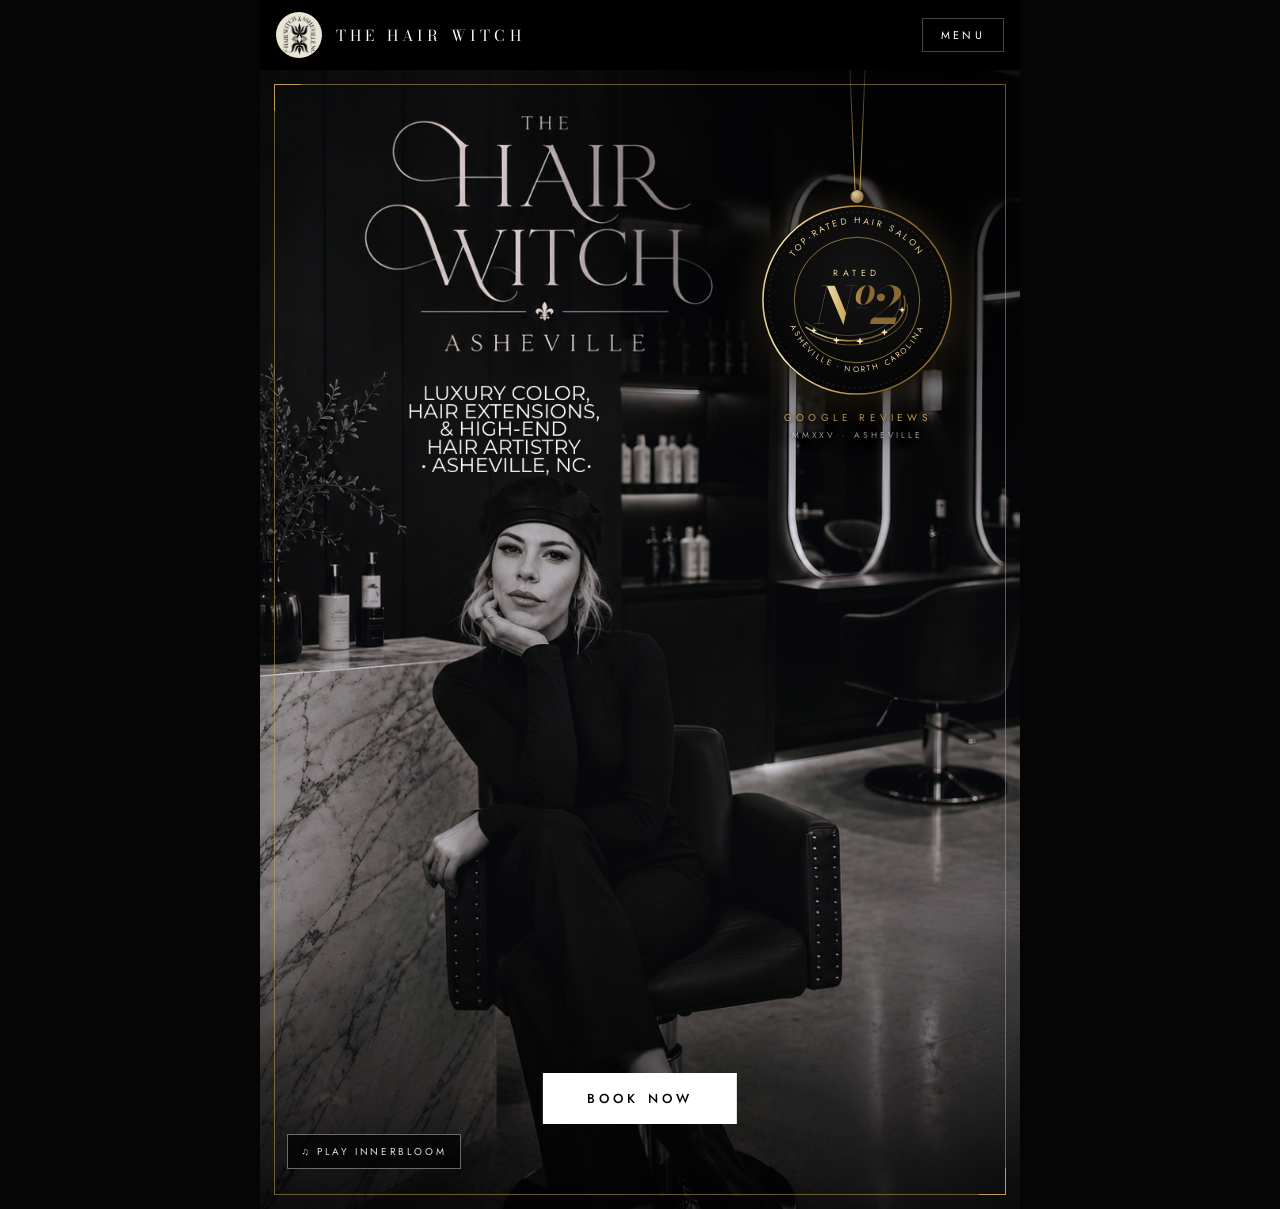
==== award-concept.html @ 34cfd688 "Add Nº 2 award hero concept page (hanging gold medallion, flip to 4.9) Co-Authored-By: Claude Fable " ====
<!DOCTYPE html>
<html lang="en">
<head>
<meta charset="UTF-8">
<meta name="viewport" content="width=device-width, initial-scale=1.0">
<title>The Hair Witch — № 2 Award Concept</title>
<meta name="robots" content="noindex">
<link href="https://fonts.googleapis.com/css2?family=Bodoni+Moda:ital,opsz,wght@0,6..96,400;0,6..96,600;1,6..96,400;1,6..96,600&family=Jost:wght@300;400;500&display=swap" rel="stylesheet">
<style>
  :root {
    --gold: #cfa85e;
    --gold-hi: #f6e7b8;
    --gold-lo: #8a6a33;
    --black: #000;
  }
  * { box-sizing: border-box; }
  html, body { margin: 0; background: #050505; }
  body { font-family: "Jost", sans-serif; color: #fff; }

  .stage { max-width: 760px; margin: 0 auto; background: var(--black); }

  /* ---- header bar (as the mock) ---- */
  .bar { display: flex; align-items: center; gap: 14px; padding: 12px 16px; background: #000; }
  .bar img { width: 46px; height: 46px; border-radius: 50%; object-fit: cover; }
  .bar .name { font-family: "Bodoni Moda", serif; letter-spacing: .28em; font-size: 15px; text-transform: uppercase; }
  .bar .menu { margin-left: auto; border: 1px solid #444; padding: 8px 18px; font-size: 11px; letter-spacing: .3em; }

  /* ---- hero canvas ---- */
  .canvas { position: relative; overflow: hidden; }
  .canvas > .photo { display: block; width: 100%; height: auto; }

  /* couture hairline frame */
  .frame { position: absolute; inset: 14px; border: 1px solid rgba(207,168,94,.5); pointer-events: none; }
  .frame::before, .frame::after {
    content: ""; position: absolute; width: 26px; height: 26px; border: 1px solid rgba(207,168,94,.85);
  }
  .frame::before { top: -1px; left: -1px; border-right: 0; border-bottom: 0; }
  .frame::after  { bottom: -1px; right: -1px; border-left: 0; border-top: 0; }

  /* soft scrims so the gold reads against the set */
  .scrim-tr { position: absolute; top: 0; right: 0; width: 68%; height: 64%;
    background: radial-gradient(120% 100% at 88% 0%, rgba(0,0,0,.85) 0%, rgba(0,0,0,.45) 48%, transparent 74%);
    pointer-events: none; }
  .scrim-b { position: absolute; left: 0; right: 0; bottom: 0; height: 26%;
    background: linear-gradient(to top, rgba(0,0,0,.72), transparent); pointer-events: none; }

  /* =====  THE HANGING MEDALLION  ===== */
  .hang {
    position: absolute; top: 0; right: 8.5%;
    width: clamp(132px, 30%, 196px);
    transform-origin: 50% 0;
    animation: sway 7s ease-in-out infinite alternate;
    z-index: 4;
  }
  @keyframes sway { from { transform: rotate(1.5deg); } to { transform: rotate(-1.5deg); } }

  .thread { position: relative; height: clamp(70px, 15vw, 120px); }
  .thread::before, .thread::after {
    content: ""; position: absolute; top: 0; bottom: 0; width: 1px;
    background: linear-gradient(to bottom, rgba(246,231,184,.15), var(--gold));
  }
  .thread::before { left: calc(50% - 5px); transform: skewX(2.4deg); }
  .thread::after  { left: calc(50% + 5px); transform: skewX(-2.4deg); }

  .knot { position: relative; height: 12px; }
  .knot::before { content: ""; position: absolute; left: 50%; top: 0; transform: translateX(-50%);
    width: 11px; height: 11px; border: 1px solid var(--gold); border-radius: 50%;
    background: radial-gradient(circle at 35% 30%, var(--gold-hi), var(--gold-lo)); }

  /* the seal itself — flips on hover / tap */
  .seal { position: relative; width: 100%; aspect-ratio: 1; perspective: 900px; cursor: pointer; }
  .seal-inner { position: absolute; inset: 0; transform-style: preserve-3d; transition: transform .9s cubic-bezier(.2,.7,.2,1); }
  .seal:hover .seal-inner, .seal.flipped .seal-inner { transform: rotateY(180deg); }
  .face { position: absolute; inset: 0; backface-visibility: hidden; -webkit-backface-visibility: hidden; }
  .face.back { transform: rotateY(180deg); }
  .face svg { width: 100%; height: 100%; display: block; overflow: visible;
    filter: drop-shadow(0 10px 22px rgba(0,0,0,.65)) drop-shadow(0 0 14px rgba(207,168,94,.22)); }

  .hang .plate { text-align: center; margin-top: 12px; text-shadow: 0 1px 4px rgba(0,0,0,.95), 0 0 14px rgba(0,0,0,.85); }
  .hang .plate .l1 { font-size: 10px; letter-spacing: .42em; color: var(--gold); }
  .hang .plate .l2 { font-size: 8.5px; letter-spacing: .34em; color: rgba(255,255,255,.6); margin-top: 4px; }

  /* ---- book now (as the mock) ---- */
  .cta { position: absolute; left: 50%; bottom: 7.5%; transform: translateX(-50%); z-index: 3;
    background: #fff; color: #000; padding: 16px 44px; font-size: 13px; letter-spacing: .32em;
    text-decoration: none; text-transform: uppercase; font-weight: 500; }
  .cta:hover { background: var(--gold-hi); }

  /* ---- innerbloom chip (as the mock) ---- */
  .chip { position: absolute; left: 3.5%; bottom: 3.5%; z-index: 3;
    border: 1px solid #6b6b6b; background: rgba(0,0,0,.72); color: #ddd;
    font-size: 10px; letter-spacing: .26em; padding: 9px 14px; }

  @media (prefers-reduced-motion: reduce) {
    .hang { animation: none; }
    .seal-inner { transition: none; }
  }
</style>
</head>
<body>

<div class="stage">
  <div class="bar">
    <img src="images/site123/s123-badge.jpg" alt="The Hair Witch badge">
    <span class="name">The Hair Witch</span>
    <span class="menu">MENU</span>
  </div>

  <div class="canvas">
    <img class="photo" src="images/site123/s123-hero-main.png" alt="The Hair Witch — Asheville. Luxury color, hair extensions and high-end hair artistry.">
    <div class="scrim-tr"></div>
    <div class="scrim-b"></div>
    <div class="frame"></div>

    <!-- The award, hung in the studio on a gold thread -->
    <div class="hang" id="hang">
      <div class="thread"></div>
      <div class="knot"></div>
      <div class="seal" id="seal" role="button" tabindex="0"
           aria-label="Rated number 2 top-rated hair salon, Asheville — Google Reviews 2025. Activate to see rating details.">
        <div class="seal-inner">

          <!-- FRONT -->
          <div class="face front">
            <svg viewBox="0 0 200 200" xmlns="http://www.w3.org/2000/svg" aria-hidden="true">
              <defs>
                <linearGradient id="foil" x1="0" y1="0" x2="1" y2="0">
                  <stop offset="0"   stop-color="#8a6a33"/>
                  <stop offset=".25" stop-color="#cfa85e"/>
                  <stop offset=".5"  stop-color="#f6e7b8"/>
                  <stop offset=".75" stop-color="#cfa85e"/>
                  <stop offset="1"   stop-color="#8a6a33"/>
                  <animateTransform attributeName="gradientTransform" type="translate"
                    values="-1 0; 1 0; -1 0" dur="8s" repeatCount="indefinite"/>
                </linearGradient>
                <radialGradient id="sheen" cx=".5" cy=".38" r=".75">
                  <stop offset="0" stop-color="#141414"/>
                  <stop offset=".8" stop-color="#050505"/>
                  <stop offset="1" stop-color="#000"/>
                </radialGradient>
                <path id="arcT" d="M 22 100 A 78 78 0 0 1 178 100" fill="none"/>
                <path id="arcB" d="M 27 100 A 73 73 0 0 0 173 100" fill="none"/>
              </defs>

              <circle cx="100" cy="100" r="97" fill="url(#sheen)"/>
              <circle cx="100" cy="100" r="96" fill="none" stroke="url(#foil)" stroke-width="1.6"/>
              <circle cx="100" cy="100" r="90" fill="none" stroke="#cfa85e" stroke-width=".5" opacity=".55" stroke-dasharray="1.5 4"/>
              <circle cx="100" cy="100" r="64" fill="none" stroke="#cfa85e" stroke-width=".8" opacity=".8"/>

              <text fill="#e7cf9a" font-family="Jost, sans-serif" font-size="9" letter-spacing="2.6">
                <textPath href="#arcT" startOffset="50%" text-anchor="middle">TOP-RATED HAIR SALON</textPath>
              </text>
              <text fill="#e7cf9a" font-family="Jost, sans-serif" font-size="8" letter-spacing="2.4">
                <textPath href="#arcB" startOffset="50%" text-anchor="middle">ASHEVILLE · NORTH CAROLINA</textPath>
              </text>

              <!-- golden strands of hair flowing behind the numeral -->
              <g fill="none" stroke-linecap="round" opacity=".85">
                <path d="M 48 128 C 66 140, 88 146, 116 138 C 142 130, 152 112, 148 96"
                      stroke="url(#foil)" stroke-width="1.6"/>
                <path d="M 52 134 C 72 146, 96 150, 122 141 C 144 133, 154 118, 151 104"
                      stroke="#cfa85e" stroke-width="1" opacity=".6"/>
                <path d="M 46 122 C 62 133, 84 140, 110 134 C 134 128, 146 112, 144 98"
                      stroke="#f6e7b8" stroke-width=".6" opacity=".5"/>
              </g>

              <text x="100" y="76" fill="#e7cf9a" font-family="Jost, sans-serif" font-size="9" letter-spacing="4.6" text-anchor="middle">RATED</text>
              <text x="100" y="124" fill="url(#foil)" font-family="'Bodoni Moda', serif" font-style="italic" font-weight="600" font-size="52" text-anchor="middle">№2</text>
              <!-- her five stars, strung along the strand like jewels on hair -->
              <g fill="#f6e7b8">
                <path d="M0 -3.2 L.9 -.9 L3.2 0 L.9 .9 L0 3.2 L-.9 .9 L-3.2 0 L-.9 -.9 Z" transform="translate(56,131)"/>
                <path d="M0 -3.6 L1 -1 L3.6 0 L1 1 L0 3.6 L-1 1 L-3.6 0 L-1 -1 Z" transform="translate(79,141)"/>
                <path d="M0 -4 L1.1 -1.1 L4 0 L1.1 1.1 L0 4 L-1.1 1.1 L-4 0 L-1.1 -1.1 Z" transform="translate(103,142)"/>
                <path d="M0 -3.6 L1 -1 L3.6 0 L1 1 L0 3.6 L-1 1 L-3.6 0 L-1 -1 Z" transform="translate(128,133)"/>
                <path d="M0 -3.2 L.9 -.9 L3.2 0 L.9 .9 L0 3.2 L-.9 .9 L-3.2 0 L-.9 -.9 Z" transform="translate(146,110)"/>
              </g>
            </svg>
          </div>

          <!-- BACK -->
          <div class="face back">
            <svg viewBox="0 0 200 200" xmlns="http://www.w3.org/2000/svg" aria-hidden="true">
              <circle cx="100" cy="100" r="97" fill="#0a0a0a"/>
              <circle cx="100" cy="100" r="96" fill="none" stroke="#cfa85e" stroke-width="1.4"/>
              <circle cx="100" cy="100" r="88" fill="none" stroke="#cfa85e" stroke-width=".5" opacity=".5"/>
              <text x="100" y="84" fill="url(#foil)" font-family="'Bodoni Moda', serif" font-style="italic" font-weight="600" font-size="40" text-anchor="middle">4.9</text>
              <text x="100" y="104" fill="#cfa85e" font-family="Jost, sans-serif" font-size="9" letter-spacing="3.2" text-anchor="middle">★ ★ ★ ★ ★</text>
              <text x="100" y="126" fill="#e7cf9a" font-family="Jost, sans-serif" font-size="8.5" letter-spacing="2.8" text-anchor="middle">GOOGLE REVIEWS</text>
              <text x="100" y="142" fill="rgba(255,255,255,.55)" font-family="Jost, sans-serif" font-size="8" letter-spacing="3.4" text-anchor="middle">MMXXV</text>
            </svg>
          </div>

        </div>
      </div>
      <div class="plate">
        <div class="l1">GOOGLE REVIEWS</div>
        <div class="l2">MMXXV · ASHEVILLE</div>
      </div>
    </div>

    <a class="cta" href="https://book.squareup.com/appointments/wnldzv2a05sx0o/location/LCA4TGQ6Z7CYZ" target="_blank" rel="noopener">Book Now</a>
    <span class="chip">♫ PLAY INNERBLOOM</span>
  </div>
</div>

<script>
  /* tap-to-flip for touch screens; hover handles desktop */
  var seal = document.getElementById("seal");
  function flip() { seal.classList.toggle("flipped"); }
  seal.addEventListener("click", flip);
  seal.addEventListener("keydown", function (e) { if (e.key === "Enter" || e.key === " ") { e.preventDefault(); flip(); } });
</script>
</body>
</html>
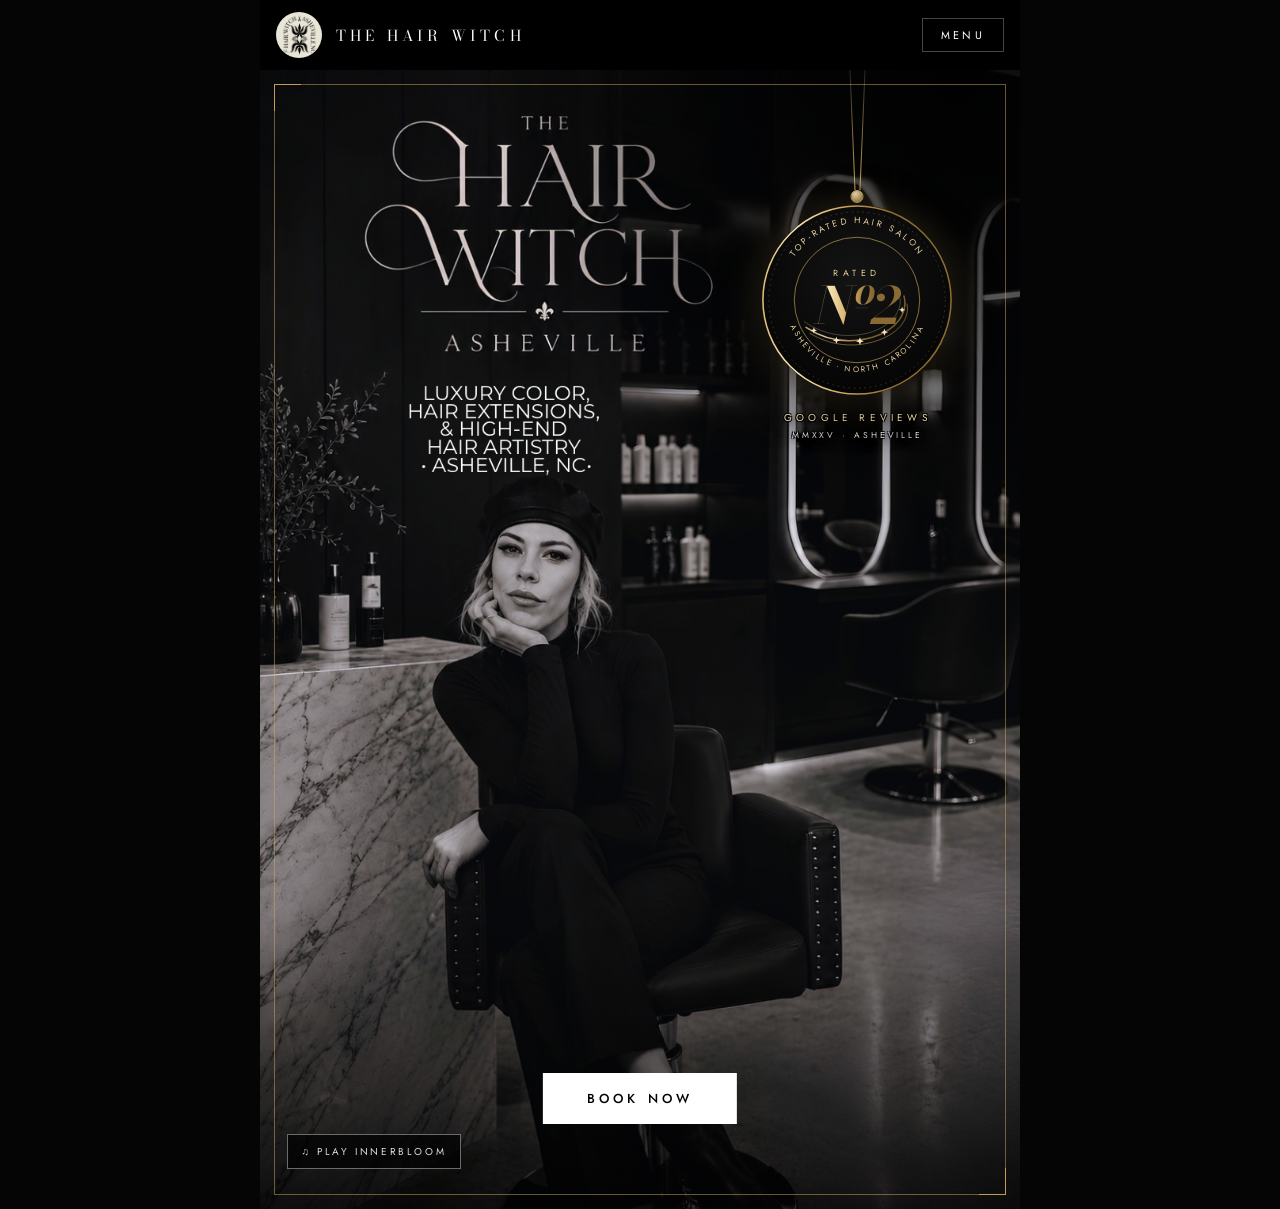
==== commit 588f9eab: "Outline + brighten medallion caption for readability Co-Authored-By: Claude Fable 5 <noreply@anthrop" ====
--- a/award-concept.html
+++ b/award-concept.html
@@ -76,9 +76,11 @@
   .face svg { width: 100%; height: 100%; display: block; overflow: visible;
     filter: drop-shadow(0 10px 22px rgba(0,0,0,.65)) drop-shadow(0 0 14px rgba(207,168,94,.22)); }
 
-  .hang .plate { text-align: center; margin-top: 12px; text-shadow: 0 1px 4px rgba(0,0,0,.95), 0 0 14px rgba(0,0,0,.85); }
-  .hang .plate .l1 { font-size: 10px; letter-spacing: .42em; color: var(--gold); }
-  .hang .plate .l2 { font-size: 8.5px; letter-spacing: .34em; color: rgba(255,255,255,.6); margin-top: 4px; }
+  .hang .plate { text-align: center; margin-top: 12px;
+    text-shadow: -1px -1px 0 #000, 1px -1px 0 #000, -1px 1px 0 #000, 1px 1px 0 #000,
+                 0 2px 6px rgba(0,0,0,.95), 0 0 18px rgba(0,0,0,.9); }
+  .hang .plate .l1 { font-size: 10px; letter-spacing: .42em; color: var(--gold-hi); }
+  .hang .plate .l2 { font-size: 8.5px; letter-spacing: .34em; color: rgba(255,255,255,.85); margin-top: 4px; }
 
   /* ---- book now (as the mock) ---- */
   .cta { position: absolute; left: 50%; bottom: 7.5%; transform: translateX(-50%); z-index: 3;
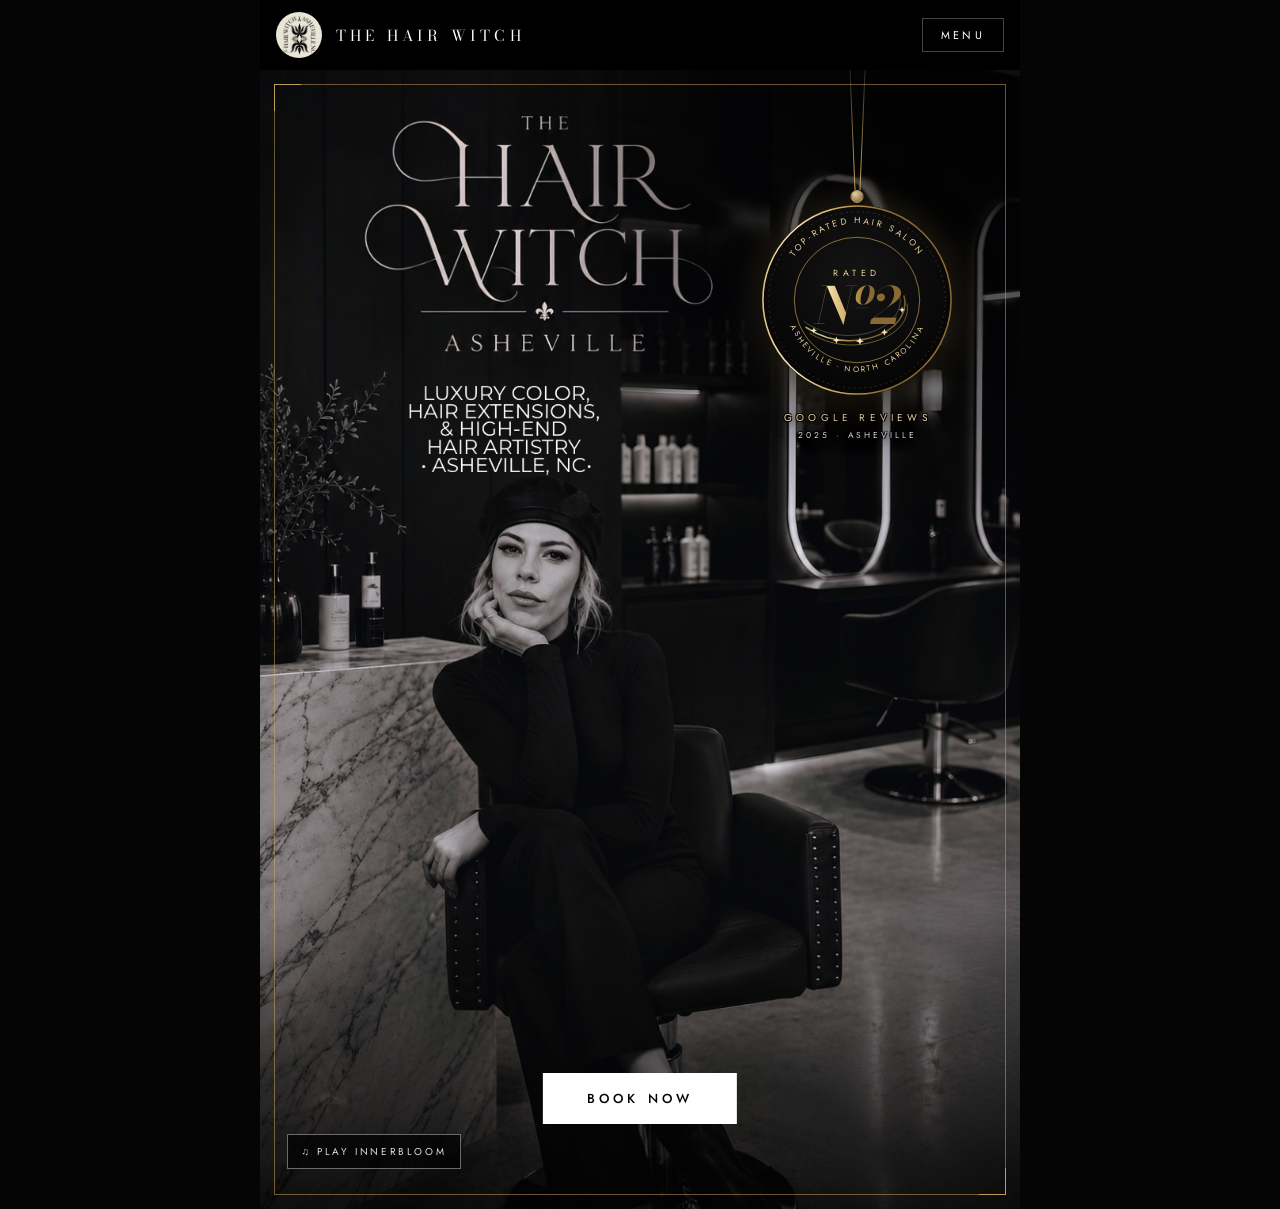
==== commit e6eea6e9: "Caption plate reads plain 2025; MMXXV stays engraved on medal back Co-Authored-By: Claude Fable 5 <n" ====
--- a/award-concept.html
+++ b/award-concept.html
@@ -196,7 +196,7 @@
       </div>
       <div class="plate">
         <div class="l1">GOOGLE REVIEWS</div>
-        <div class="l2">MMXXV · ASHEVILLE</div>
+        <div class="l2">2025 · ASHEVILLE</div>
       </div>
     </div>
 
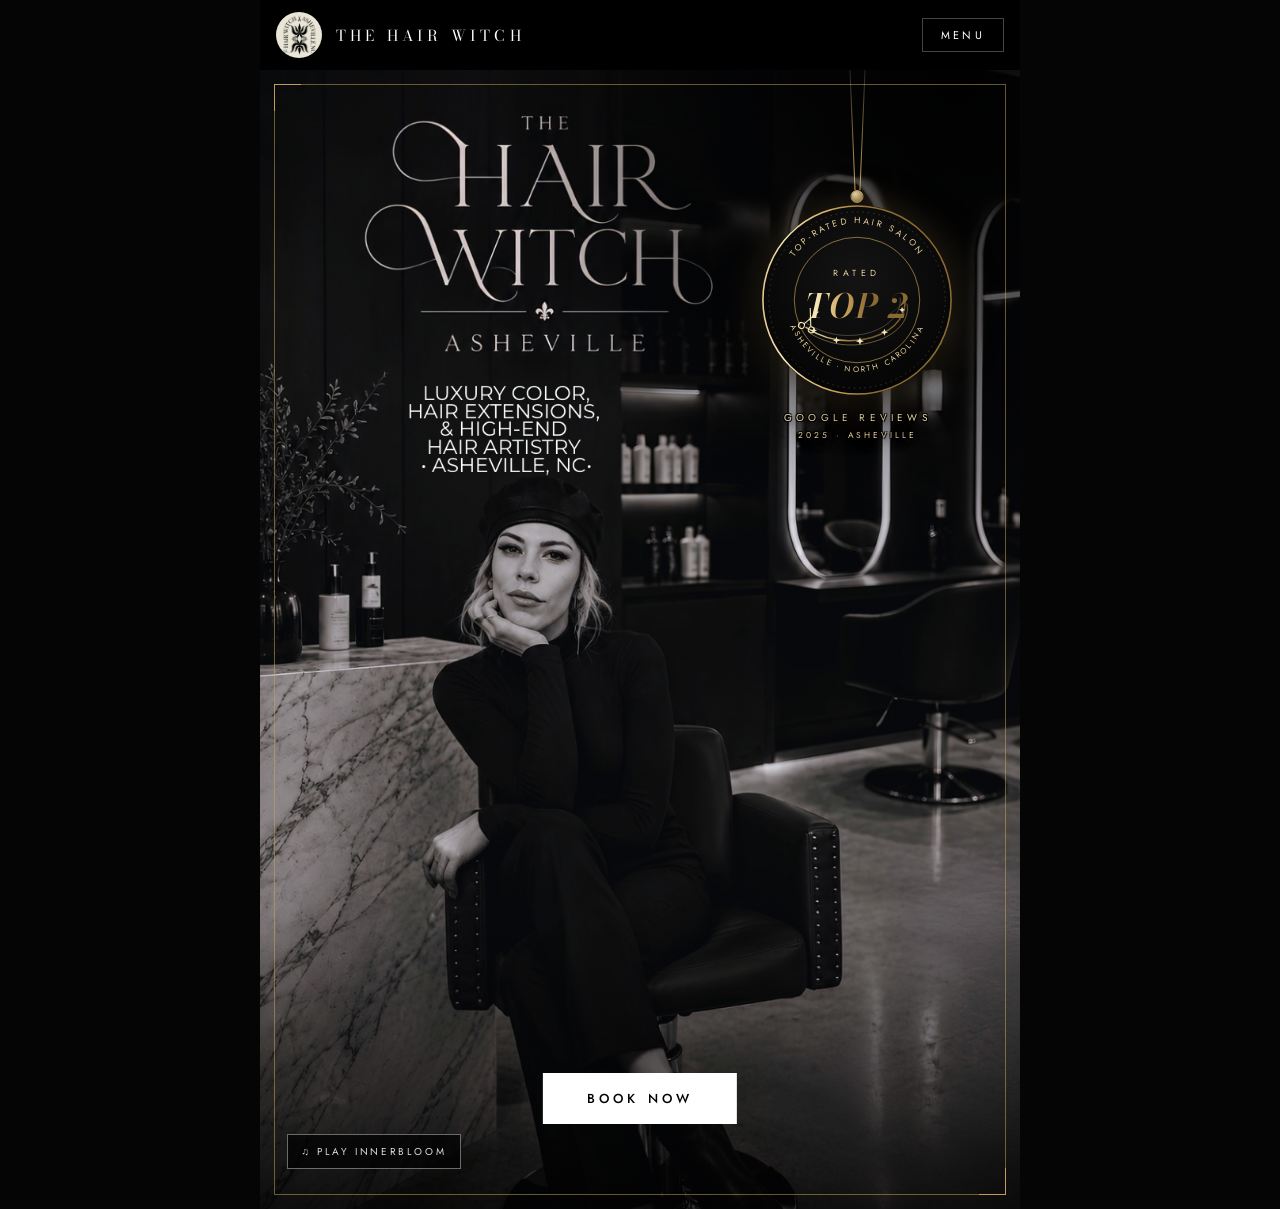
==== commit e0848fbd: "Rated Top 2 wording; C: gold typography, hide site123 widgets/brown layer, legible 4.9, shears medal" ====
--- a/award-concept.html
+++ b/award-concept.html
@@ -80,7 +80,7 @@
     text-shadow: -1px -1px 0 #000, 1px -1px 0 #000, -1px 1px 0 #000, 1px 1px 0 #000,
                  0 2px 6px rgba(0,0,0,.95), 0 0 18px rgba(0,0,0,.9); }
   .hang .plate .l1 { font-size: 10px; letter-spacing: .42em; color: var(--gold-hi); }
-  .hang .plate .l2 { font-size: 8.5px; letter-spacing: .34em; color: rgba(255,255,255,.85); margin-top: 4px; }
+  .hang .plate .l2 { font-size: 8.5px; letter-spacing: .34em; color: #e7cf9a; margin-top: 4px; }
 
   /* ---- book now (as the mock) ---- */
   .cta { position: absolute; left: 50%; bottom: 7.5%; transform: translateX(-50%); z-index: 3;
@@ -119,7 +119,7 @@
       <div class="thread"></div>
       <div class="knot"></div>
       <div class="seal" id="seal" role="button" tabindex="0"
-           aria-label="Rated number 2 top-rated hair salon, Asheville — Google Reviews 2025. Activate to see rating details.">
+           aria-label="Rated Top 2 hair salon, Asheville — Google Reviews 2025. Activate to see rating details.">
         <div class="seal-inner">
 
           <!-- FRONT -->
@@ -167,7 +167,12 @@
               </g>
 
               <text x="100" y="76" fill="#e7cf9a" font-family="Jost, sans-serif" font-size="9" letter-spacing="4.6" text-anchor="middle">RATED</text>
-              <text x="100" y="124" fill="url(#foil)" font-family="'Bodoni Moda', serif" font-style="italic" font-weight="600" font-size="52" text-anchor="middle">№2</text>
+              <text x="100" y="118" fill="url(#foil)" font-family="'Bodoni Moda', serif" font-style="italic" font-weight="600" font-size="34" letter-spacing="2" text-anchor="middle">TOP 2</text>
+              <g stroke="#f6e7b8" stroke-width="1.1" fill="none" transform="translate(52,120) rotate(24)">
+                <circle cx="-5.5" cy="9" r="3"/><circle cx="5.5" cy="9" r="3"/>
+                <path d="M -3.8 6.4 L 4.6 -11"/><path d="M 3.8 6.4 L -4.6 -11"/>
+                <circle cx="0" cy="0" r="1" fill="#f6e7b8" stroke="none"/>
+              </g>
               <!-- her five stars, strung along the strand like jewels on hair -->
               <g fill="#f6e7b8">
                 <path d="M0 -3.2 L.9 -.9 L3.2 0 L.9 .9 L0 3.2 L-.9 .9 L-3.2 0 L-.9 -.9 Z" transform="translate(56,131)"/>
@@ -185,10 +190,10 @@
               <circle cx="100" cy="100" r="97" fill="#0a0a0a"/>
               <circle cx="100" cy="100" r="96" fill="none" stroke="#cfa85e" stroke-width="1.4"/>
               <circle cx="100" cy="100" r="88" fill="none" stroke="#cfa85e" stroke-width=".5" opacity=".5"/>
-              <text x="100" y="84" fill="url(#foil)" font-family="'Bodoni Moda', serif" font-style="italic" font-weight="600" font-size="40" text-anchor="middle">4.9</text>
+              <text x="100" y="84" fill="url(#foil)" font-family="'Bodoni Moda', serif" font-weight="700" font-size="38" letter-spacing="1" text-anchor="middle">4.9</text>
               <text x="100" y="104" fill="#cfa85e" font-family="Jost, sans-serif" font-size="9" letter-spacing="3.2" text-anchor="middle">★ ★ ★ ★ ★</text>
               <text x="100" y="126" fill="#e7cf9a" font-family="Jost, sans-serif" font-size="8.5" letter-spacing="2.8" text-anchor="middle">GOOGLE REVIEWS</text>
-              <text x="100" y="142" fill="rgba(255,255,255,.55)" font-family="Jost, sans-serif" font-size="8" letter-spacing="3.4" text-anchor="middle">MMXXV</text>
+              <text x="100" y="142" fill="#cfa85e" font-family="Jost, sans-serif" font-size="8" letter-spacing="3.4" text-anchor="middle">MMXXV</text>
             </svg>
           </div>
 
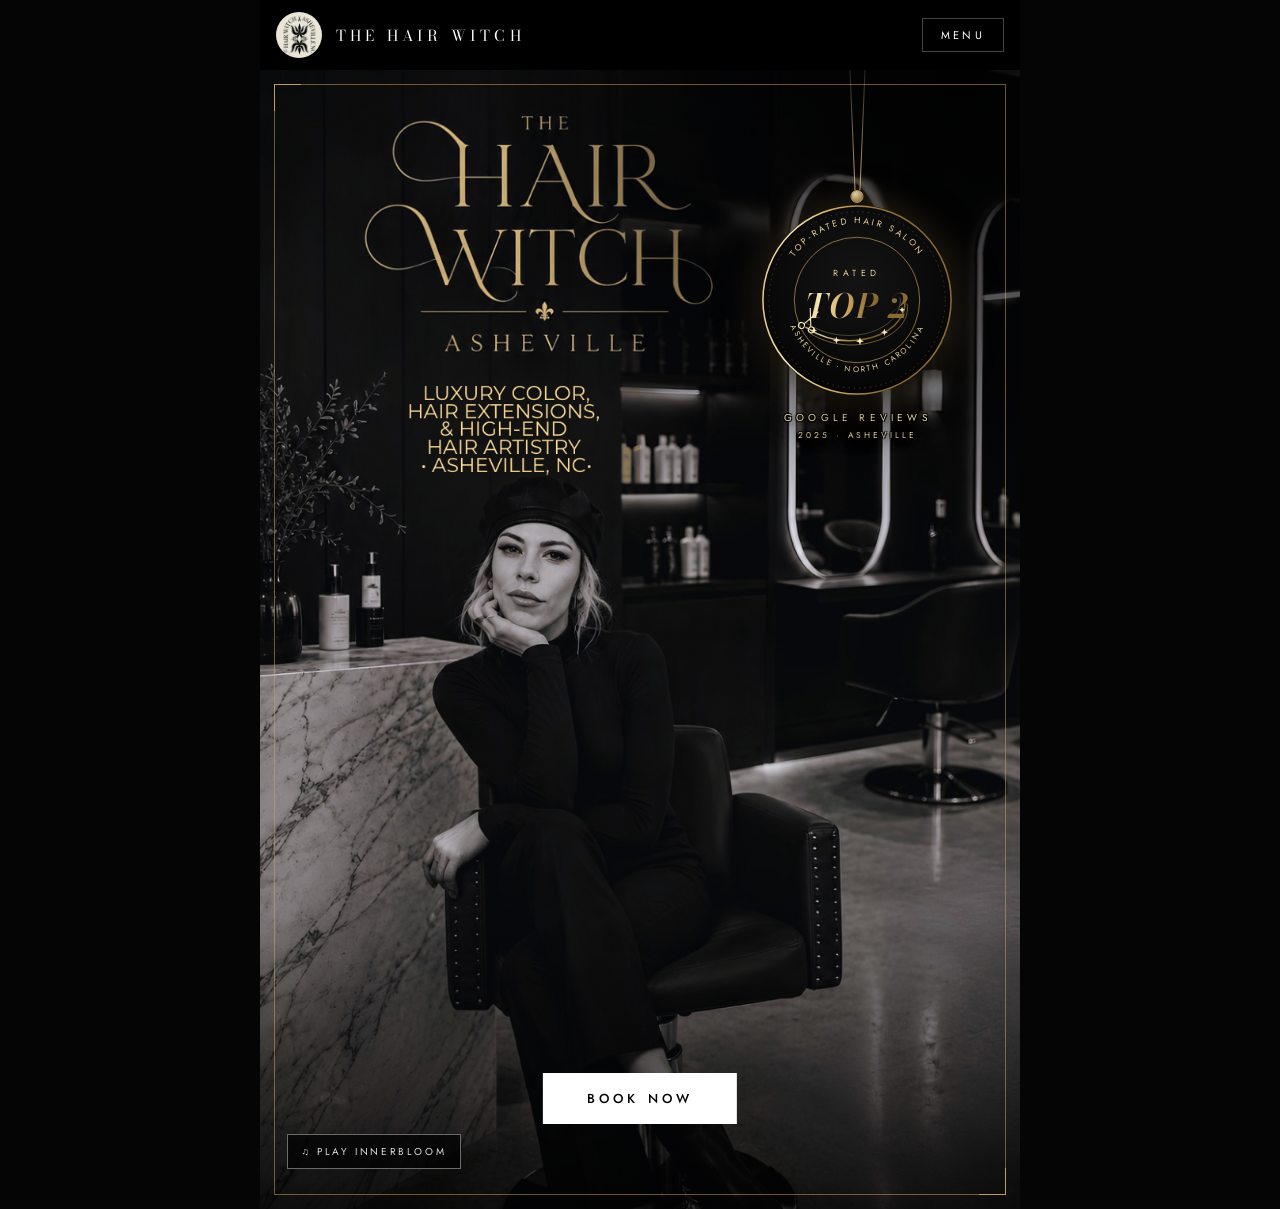
==== commit 857adb1a: "Gold-text hero image (baked wordmark+subtitle recolored); revert site-wide gold text; gold og cards " ====
--- a/award-concept.html
+++ b/award-concept.html
@@ -109,7 +109,7 @@
   </div>
 
   <div class="canvas">
-    <img class="photo" src="images/site123/s123-hero-main.png" alt="The Hair Witch — Asheville. Luxury color, hair extensions and high-end hair artistry.">
+    <img class="photo" src="images/site123/s123-hero-main-gold.png" alt="The Hair Witch — Asheville. Luxury color, hair extensions and high-end hair artistry.">
     <div class="scrim-tr"></div>
     <div class="scrim-b"></div>
     <div class="frame"></div>
